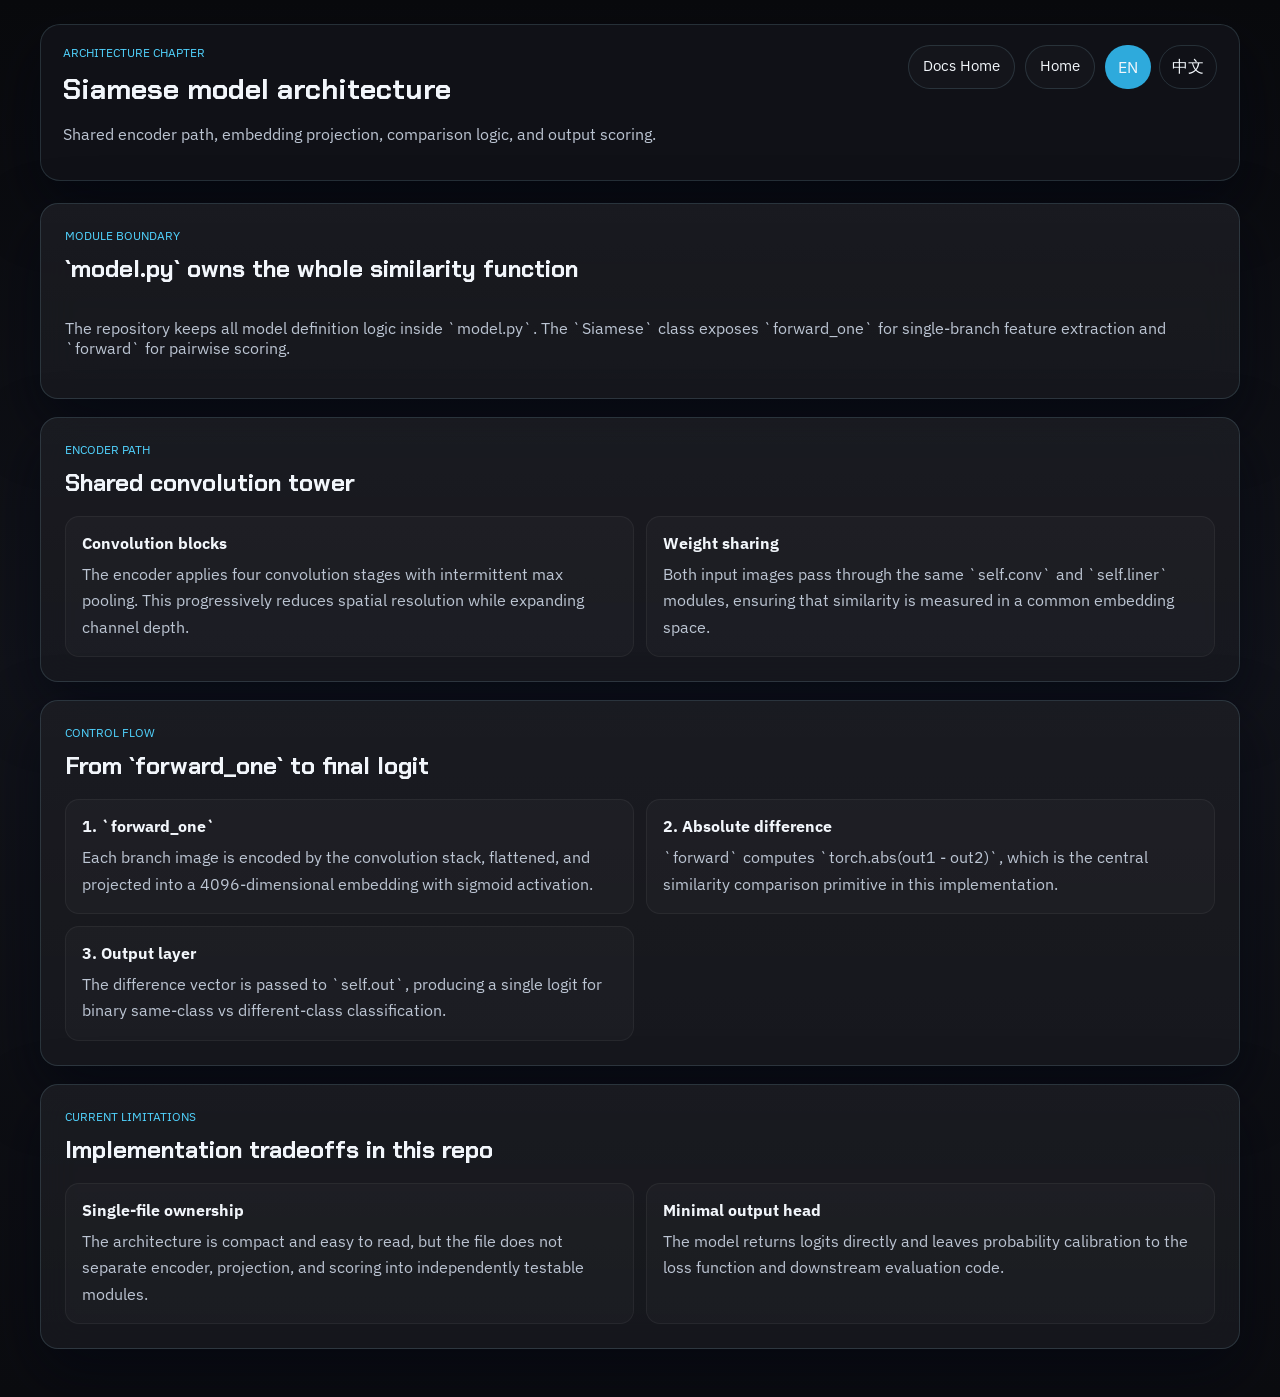
==== site/docs/architecture.html @ 5f313f57 "feat: add GitHub Pages homepage and docs" ====
<!DOCTYPE html>
<html lang="en">
  <head>
    <meta charset="UTF-8" />
    <meta name="viewport" content="width=device-width, initial-scale=1.0" />
    <title>Siamese Docs - Architecture</title>
    <meta
      name="description"
      content="Architecture chapter for the Siamese Networks for One-Shot Learning PyTorch implementation."
    />
    <link rel="preconnect" href="https://fonts.googleapis.com" />
    <link rel="preconnect" href="https://fonts.gstatic.com" crossorigin />
    <link
      href="https://fonts.googleapis.com/css2?family=Chakra+Petch:wght@500;600;700&family=IBM+Plex+Mono:wght@400;500&family=IBM+Plex+Sans:wght@400;500;600;700&display=swap"
      rel="stylesheet"
    />
    <link rel="stylesheet" href="../assets/site.css" />
    <script src="../assets/site.js" defer></script>
  </head>
  <body>
    <div class="page-shell docs-shell">
      <header class="topbar" id="top">
        <div class="brand-block">
          <p class="eyebrow" data-i18n="docsArch.eyebrow">Architecture chapter</p>
          <h1 class="brand-title" data-i18n="docsArch.title">Siamese model architecture</h1>
          <p class="brand-subtitle" data-i18n="docsArch.subtitle">
            Shared encoder path, embedding projection, comparison logic, and output scoring.
          </p>
        </div>

        <nav class="topbar-actions" aria-label="Primary">
          <a class="nav-link" href="index.html" data-i18n="docs.backDocs">Docs Home</a>
          <a class="nav-link" href="../index.html" data-i18n="docs.backHome">Home</a>
          <div class="lang-toggle" role="group" aria-label="Language selector">
            <button type="button" data-lang="en">EN</button>
            <button type="button" data-lang="zh">中文</button>
          </div>
        </nav>
      </header>

      <main class="docs-main">
        <section class="panel docs-section" id="architecture-boundary">
          <div class="section-heading">
            <p class="eyebrow" data-i18n="docsArch.boundaryEyebrow">Module boundary</p>
            <h2 data-i18n="docsArch.boundaryTitle">`model.py` owns the whole similarity function</h2>
          </div>
          <p class="section-copy" data-i18n="docsArch.boundaryBody">
            The repository keeps all model definition logic inside `model.py`. The `Siamese`
            class exposes `forward_one` for single-branch feature extraction and `forward` for
            pairwise scoring.
          </p>
        </section>

        <section class="panel docs-section" id="architecture-encoder">
          <div class="section-heading">
            <p class="eyebrow" data-i18n="docsArch.encoderEyebrow">Encoder path</p>
            <h2 data-i18n="docsArch.encoderTitle">Shared convolution tower</h2>
          </div>
          <div class="docs-detail-grid">
            <article class="note-card">
              <h3 data-i18n="docsArch.convTitle">Convolution blocks</h3>
              <p data-i18n="docsArch.convBody">
                The encoder applies four convolution stages with intermittent max pooling. This
                progressively reduces spatial resolution while expanding channel depth.
              </p>
            </article>
            <article class="note-card">
              <h3 data-i18n="docsArch.sharedTitle">Weight sharing</h3>
              <p data-i18n="docsArch.sharedBody">
                Both input images pass through the same `self.conv` and `self.liner` modules,
                ensuring that similarity is measured in a common embedding space.
              </p>
            </article>
          </div>
        </section>

        <section class="panel docs-section" id="architecture-forward">
          <div class="section-heading">
            <p class="eyebrow" data-i18n="docsArch.forwardEyebrow">Control flow</p>
            <h2 data-i18n="docsArch.forwardTitle">From `forward_one` to final logit</h2>
          </div>
          <div class="docs-flow-grid">
            <article class="note-card">
              <h3 data-i18n="docsArch.step1Title">1. `forward_one`</h3>
              <p data-i18n="docsArch.step1Body">
                Each branch image is encoded by the convolution stack, flattened, and projected
                into a 4096-dimensional embedding with sigmoid activation.
              </p>
            </article>
            <article class="note-card">
              <h3 data-i18n="docsArch.step2Title">2. Absolute difference</h3>
              <p data-i18n="docsArch.step2Body">
                `forward` computes `torch.abs(out1 - out2)`, which is the central similarity
                comparison primitive in this implementation.
              </p>
            </article>
            <article class="note-card">
              <h3 data-i18n="docsArch.step3Title">3. Output layer</h3>
              <p data-i18n="docsArch.step3Body">
                The difference vector is passed to `self.out`, producing a single logit for
                binary same-class vs different-class classification.
              </p>
            </article>
          </div>
        </section>

        <section class="panel docs-section" id="architecture-tradeoffs">
          <div class="section-heading">
            <p class="eyebrow" data-i18n="docsArch.tradeoffEyebrow">Current limitations</p>
            <h2 data-i18n="docsArch.tradeoffTitle">Implementation tradeoffs in this repo</h2>
          </div>
          <div class="docs-detail-grid">
            <article class="note-card">
              <h3 data-i18n="docsArch.limit1Title">Single-file ownership</h3>
              <p data-i18n="docsArch.limit1Body">
                The architecture is compact and easy to read, but the file does not separate
                encoder, projection, and scoring into independently testable modules.
              </p>
            </article>
            <article class="note-card">
              <h3 data-i18n="docsArch.limit2Title">Minimal output head</h3>
              <p data-i18n="docsArch.limit2Body">
                The model returns logits directly and leaves probability calibration to the
                loss function and downstream evaluation code.
              </p>
            </article>
          </div>
        </section>
      </main>
    </div>
  </body>
</html>
---- site/assets/site.css ----
:root {
  color-scheme: dark;
  --bg: #090a0d;
  --bg-elevated: rgba(18, 20, 26, 0.84);
  --bg-elevated-strong: rgba(22, 24, 31, 0.94);
  --line: rgba(171, 229, 255, 0.14);
  --line-strong: rgba(81, 212, 255, 0.28);
  --text: #f2f6fb;
  --muted: #bcc5d3;
  --accent: #51d4ff;
  --accent-strong: #2eaadc;
  --accent-warm: #ffb15e;
  --accent-mint: #77e2c1;
  --shadow: 0 24px 60px rgba(1, 6, 18, 0.55);
  --radius: 18px;
}

* {
  box-sizing: border-box;
}

html {
  scroll-behavior: smooth;
}

body {
  margin: 0;
  min-height: 100vh;
  background:
    linear-gradient(180deg, #090a0d 0%, #11131a 48%, #0b0c10 100%),
    repeating-linear-gradient(
      90deg,
      rgba(81, 212, 255, 0.04) 0,
      rgba(81, 212, 255, 0.04) 1px,
      transparent 1px,
      transparent 84px
    ),
    repeating-linear-gradient(
      180deg,
      rgba(255, 255, 255, 0.025) 0,
      rgba(255, 255, 255, 0.025) 1px,
      transparent 1px,
      transparent 84px
    );
  color: var(--text);
  font-family: "IBM Plex Sans", sans-serif;
}

a {
  color: inherit;
  text-decoration: none;
}

img {
  display: block;
  max-width: 100%;
}

.page-shell {
  width: min(1200px, calc(100vw - 32px));
  margin: 0 auto;
  padding: 24px 0 48px;
}

.topbar,
.panel {
  backdrop-filter: blur(18px);
  background: var(--bg-elevated);
  border: 1px solid var(--line);
  box-shadow: var(--shadow);
}

.topbar {
  display: flex;
  justify-content: space-between;
  align-items: flex-start;
  gap: 20px;
  padding: 20px 22px;
  border-radius: 20px;
}

.brand-title,
.hero h2,
.section-heading h2,
.footer h2 {
  margin: 0;
  font-family: "Chakra Petch", sans-serif;
  letter-spacing: 0;
}

.brand-title {
  font-size: 1.8rem;
}

.brand-subtitle,
.section-copy,
.panel-note {
  color: var(--muted);
}

.eyebrow,
.panel-label {
  margin: 0 0 10px;
  color: var(--accent);
  font-size: 0.74rem;
  letter-spacing: 0;
  text-transform: uppercase;
}

.topbar-actions {
  display: flex;
  flex-wrap: wrap;
  justify-content: flex-end;
  align-items: center;
  gap: 10px;
}

.repo-link,
.nav-link,
.lang-toggle button,
.primary-cta,
.secondary-cta {
  border-radius: 999px;
  font-size: 0.92rem;
  transition: transform 160ms ease, border-color 160ms ease, background 160ms ease;
}

.repo-link {
  padding: 10px 14px;
  border: 1px solid var(--line-strong);
  background: rgba(255, 255, 255, 0.03);
}

.nav-link {
  padding: 10px 14px;
  border: 1px solid var(--line);
  background: rgba(255, 255, 255, 0.02);
}

.lang-toggle {
  display: inline-flex;
  gap: 8px;
}

.lang-toggle button {
  padding: 10px 12px;
  border: 1px solid var(--line);
  background: transparent;
  color: var(--text);
  font: inherit;
  cursor: pointer;
}

.lang-toggle button.is-active {
  background: var(--accent-strong);
  border-color: transparent;
}

.hero {
  padding: 22px 0 0;
}

.hero-grid,
.section-grid {
  display: grid;
  gap: 18px;
}

.hero-grid {
  grid-template-columns: minmax(0, 1.15fr) minmax(320px, 0.85fr);
}

.hero-copy {
  min-height: 420px;
}

.panel {
  border-radius: var(--radius);
  padding: 24px;
  background:
    linear-gradient(180deg, rgba(255, 255, 255, 0.04), rgba(255, 255, 255, 0.02)),
    var(--bg-elevated);
}

.hero-copy h2 {
  max-width: 11ch;
  font-size: 4.5rem;
  line-height: 0.96;
}

.hero-text {
  max-width: 38rem;
  margin: 16px 0 0;
  color: var(--muted);
  font-size: 1.02rem;
  line-height: 1.7;
}

.cta-row {
  display: flex;
  flex-wrap: wrap;
  gap: 12px;
  margin-top: 22px;
}

.primary-cta,
.secondary-cta {
  display: inline-flex;
  align-items: center;
  justify-content: center;
  min-height: 44px;
  padding: 0 16px;
  border: 1px solid var(--line-strong);
}

.primary-cta {
  background: linear-gradient(135deg, var(--accent), var(--accent-strong));
  color: #ffffff;
}

.secondary-cta {
  background: rgba(255, 255, 255, 0.03);
}

.hero-panels {
  display: grid;
  gap: 18px;
}

.docs-main {
  display: grid;
  gap: 18px;
  margin-top: 22px;
}

.docs-hero,
.docs-section {
  display: grid;
  gap: 18px;
}

.docs-callout-grid,
.docs-flow-grid,
.docs-detail-grid,
.docs-repo-grid {
  display: grid;
  gap: 12px;
}

.docs-callout-grid,
.docs-flow-grid,
.docs-detail-grid,
.docs-repo-grid {
  grid-template-columns: repeat(2, minmax(0, 1fr));
}

.docs-command-grid {
  display: grid;
  grid-template-columns: minmax(0, 1.15fr) minmax(280px, 0.85fr);
  gap: 18px;
  align-items: start;
}

.docs-shell .topbar-actions {
  align-items: stretch;
}

.docs-bullet-list {
  display: grid;
  gap: 12px;
}

.docs-repo-grid h3,
.docs-callout-grid h3,
.docs-flow-grid h3,
.docs-detail-grid h3,
.docs-bullet-list h3,
.note-grid h3 {
  margin: 0 0 8px;
  font-size: 1rem;
}

.docs-repo-grid p,
.docs-callout-grid p,
.docs-flow-grid p,
.docs-detail-grid p,
.docs-bullet-list p,
.note-grid p {
  margin: 0;
  color: var(--muted);
  line-height: 1.65;
}

.stats-grid,
.note-grid,
.footer-links {
  display: grid;
  gap: 12px;
}

.stats-grid {
  grid-template-columns: repeat(2, minmax(0, 1fr));
}

.stat-card,
.note-card {
  border-radius: 14px;
  padding: 16px;
  background: rgba(255, 255, 255, 0.025);
  border: 1px solid rgba(255, 255, 255, 0.05);
}

.stat-value {
  display: block;
  font-family: "Chakra Petch", sans-serif;
  font-size: 1.6rem;
}

.stat-label {
  display: block;
  margin-top: 6px;
  color: var(--muted);
}

.architecture-visual {
  display: grid;
  grid-template-columns: 1fr auto 1fr;
  align-items: center;
  gap: 12px;
  margin-top: 14px;
}

.branch {
  display: grid;
  gap: 10px;
}

.branch span,
.merge-node {
  min-height: 48px;
  display: grid;
  place-items: center;
  border-radius: 12px;
  border: 1px solid var(--line);
  background: rgba(255, 255, 255, 0.03);
  font-family: "IBM Plex Mono", monospace;
  font-size: 0.82rem;
}

.merge-node {
  padding: 0 14px;
  color: var(--accent-warm);
}

.section-grid {
  grid-template-columns: repeat(2, minmax(0, 1fr));
  margin-top: 18px;
}

.code-block {
  overflow-x: auto;
  margin: 18px 0 0;
  padding: 18px;
  border-radius: 16px;
  border: 1px solid rgba(81, 212, 255, 0.14);
  background: rgba(8, 10, 14, 0.92);
  color: #d9f4ff;
  font-family: "IBM Plex Mono", monospace;
  font-size: 0.84rem;
  line-height: 1.6;
}

.note-grid {
  grid-template-columns: repeat(2, minmax(0, 1fr));
  margin-top: 18px;
}

.curve-panel {
  margin-top: 18px;
}

.curve-figure {
  margin: 18px 0 0;
  border-radius: 16px;
  overflow: hidden;
  border: 1px solid var(--line);
  background: rgba(255, 255, 255, 0.03);
}

.footer {
  margin-top: 18px;
  display: grid;
  gap: 18px;
}

.footer-links {
  grid-template-columns: repeat(3, minmax(0, 1fr));
}

.footer-links a {
  min-height: 48px;
  display: inline-flex;
  align-items: center;
  justify-content: center;
  text-align: center;
  padding: 12px;
  border-radius: 12px;
  border: 1px solid var(--line);
  background: rgba(255, 255, 255, 0.03);
}

.repo-link:hover,
.nav-link:hover,
.lang-toggle button:hover,
.primary-cta:hover,
.secondary-cta:hover,
.footer-links a:hover {
  transform: translateY(-1px);
}

@media (max-width: 1100px) {
  .hero-grid,
  .section-grid {
    grid-template-columns: 1fr;
  }

  .hero-copy h2 {
    font-size: 3.6rem;
  }

  .docs-command-grid,
  .docs-callout-grid,
  .docs-flow-grid,
  .docs-detail-grid,
  .docs-repo-grid {
    grid-template-columns: 1fr;
  }

  .footer-links {
    grid-template-columns: repeat(2, minmax(0, 1fr));
  }
}

@media (max-width: 720px) {
  .page-shell {
    width: min(100vw - 20px, 100%);
    padding-top: 12px;
  }

  .topbar,
  .panel {
    padding: 18px;
  }

  .topbar {
    align-items: stretch;
  }

  .brand-title {
    font-size: 1.5rem;
  }

  .topbar-actions {
    justify-content: flex-start;
  }

  .hero-copy h2 {
    font-size: 2.4rem;
  }

  .nav-link,
  .repo-link,
  .primary-cta,
  .secondary-cta {
    width: 100%;
  }

  .stats-grid,
  .docs-callout-grid,
  .docs-flow-grid,
  .docs-detail-grid,
  .docs-repo-grid,
  .note-grid,
  .footer-links {
    grid-template-columns: 1fr;
  }

  .architecture-visual {
    grid-template-columns: 1fr;
  }
}
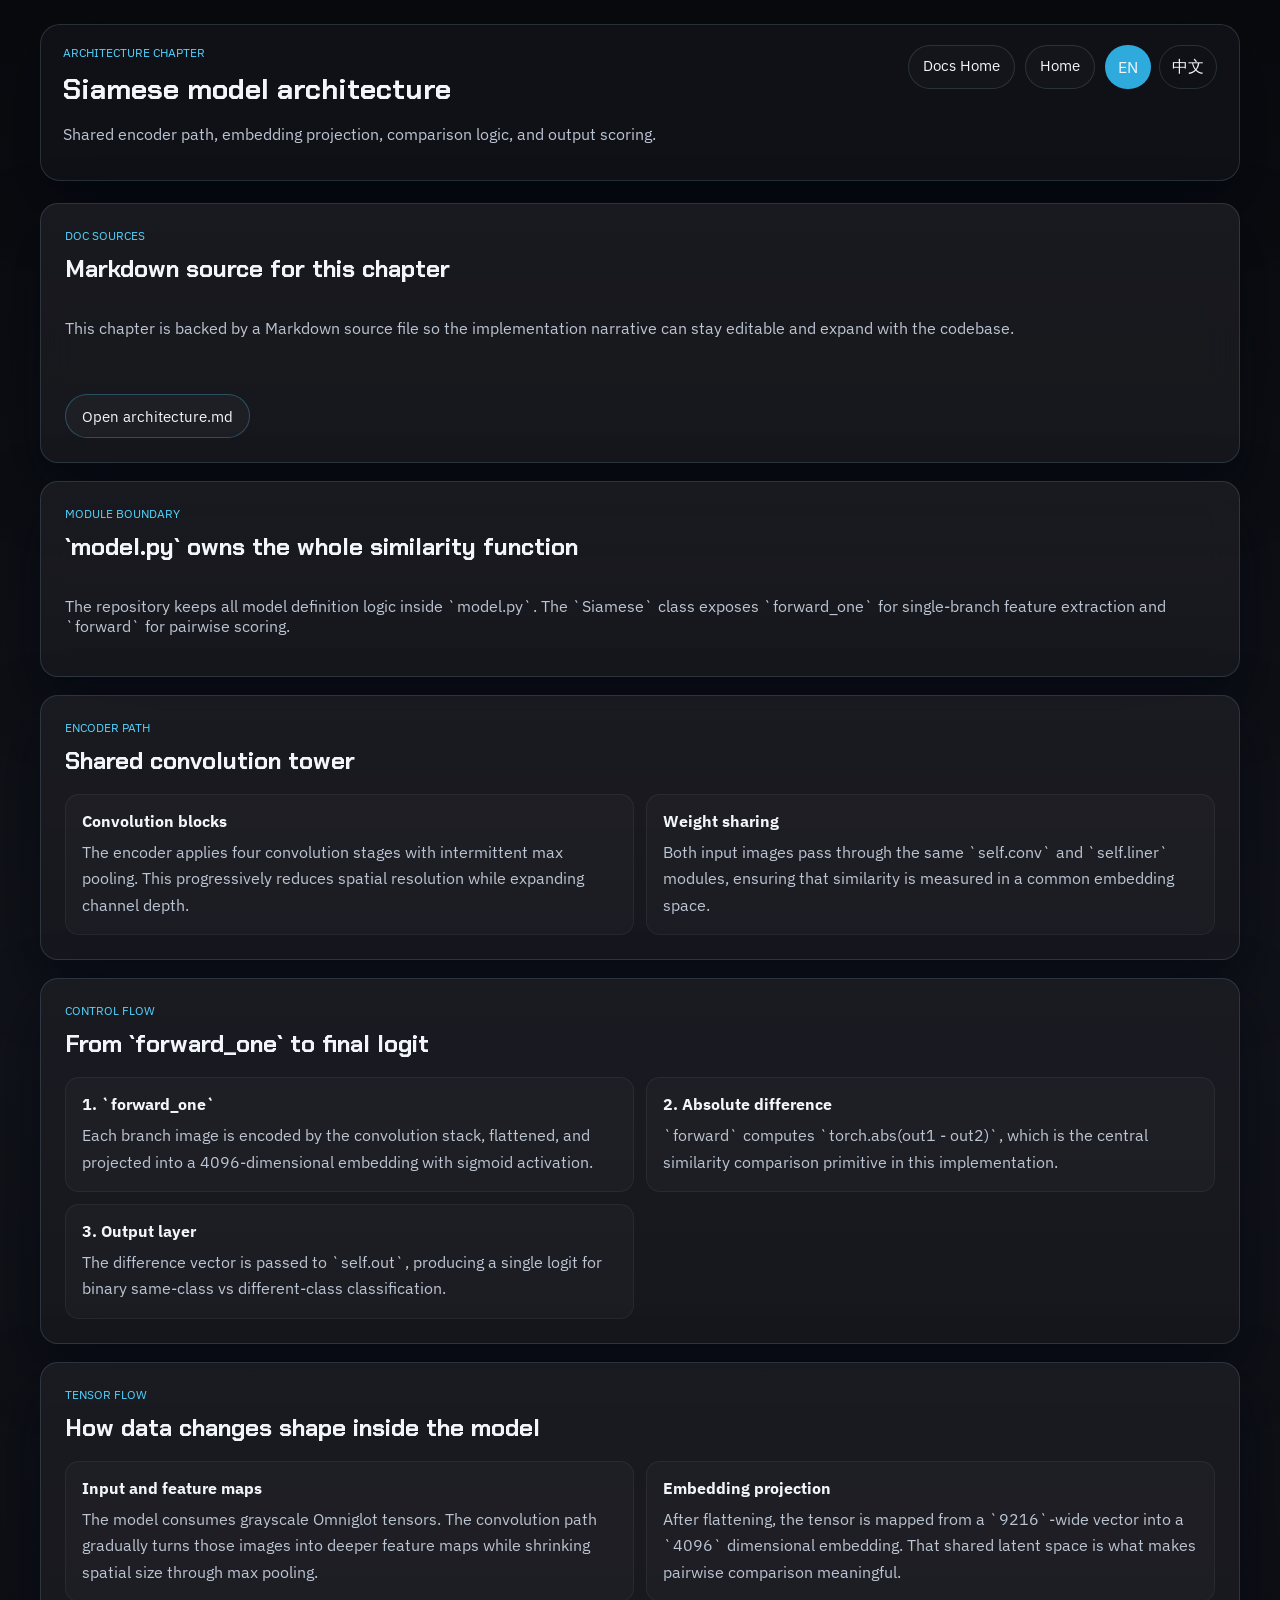
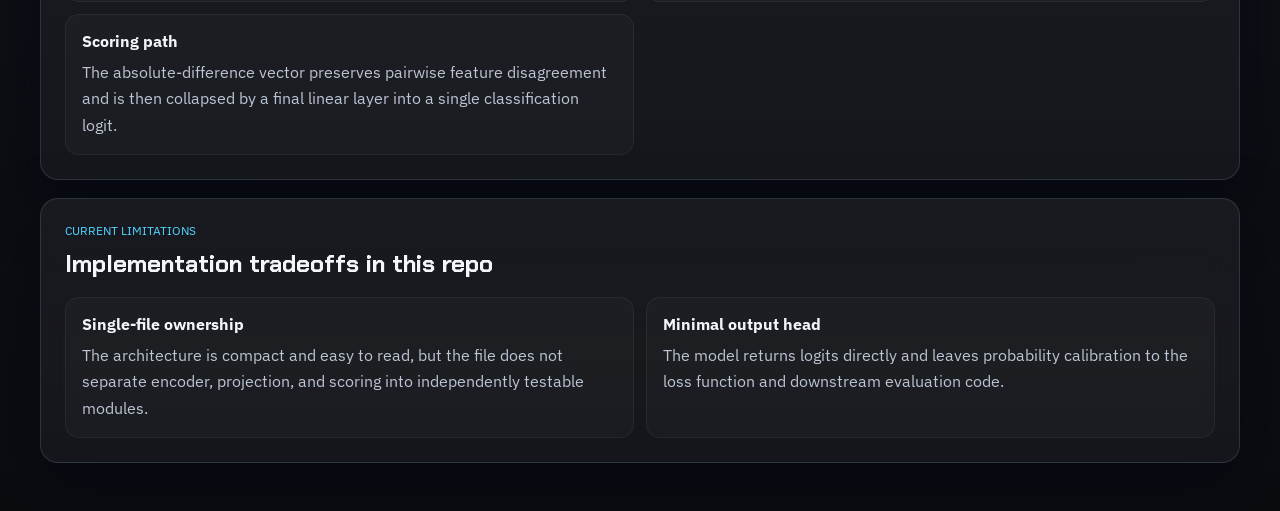
==== commit 7e59bc24: "docs: deepen chapter docs for homepage site" ====
--- a/site/docs/architecture.html
+++ b/site/docs/architecture.html
@@ -39,6 +39,22 @@
       </header>
 
       <main class="docs-main">
+        <section class="panel docs-section" id="architecture-source">
+          <div class="section-heading">
+            <p class="eyebrow" data-i18n="docs.sourceEyebrow">Doc sources</p>
+            <h2 data-i18n="docsArch.sourceTitle">Markdown source for this chapter</h2>
+          </div>
+          <p class="section-copy" data-i18n="docsArch.sourceBody">
+            This chapter is backed by a Markdown source file so the implementation narrative can
+            stay editable and expand with the codebase.
+          </p>
+          <div class="cta-row">
+            <a class="secondary-cta" href="content/architecture.md" data-i18n="docsArch.sourceLink">
+              Open architecture.md
+            </a>
+          </div>
+        </section>
+
         <section class="panel docs-section" id="architecture-boundary">
           <div class="section-heading">
             <p class="eyebrow" data-i18n="docsArch.boundaryEyebrow">Module boundary</p>
@@ -104,6 +120,38 @@
           </div>
         </section>
 
+        <section class="panel docs-section" id="architecture-tensor-flow">
+          <div class="section-heading">
+            <p class="eyebrow" data-i18n="docsArch.tensorEyebrow">Tensor flow</p>
+            <h2 data-i18n="docsArch.tensorTitle">How data changes shape inside the model</h2>
+          </div>
+          <div class="docs-detail-grid">
+            <article class="note-card">
+              <h3 data-i18n="docsArch.tensorInputTitle">Input and feature maps</h3>
+              <p data-i18n="docsArch.tensorInputBody">
+                The model consumes grayscale Omniglot tensors. The convolution path gradually
+                turns those images into deeper feature maps while shrinking spatial size through
+                max pooling.
+              </p>
+            </article>
+            <article class="note-card">
+              <h3 data-i18n="docsArch.tensorEmbedTitle">Embedding projection</h3>
+              <p data-i18n="docsArch.tensorEmbedBody">
+                After flattening, the tensor is mapped from a `9216`-wide vector into a `4096`
+                dimensional embedding. That shared latent space is what makes pairwise
+                comparison meaningful.
+              </p>
+            </article>
+            <article class="note-card">
+              <h3 data-i18n="docsArch.tensorScoreTitle">Scoring path</h3>
+              <p data-i18n="docsArch.tensorScoreBody">
+                The absolute-difference vector preserves pairwise feature disagreement and is
+                then collapsed by a final linear layer into a single classification logit.
+              </p>
+            </article>
+          </div>
+        </section>
+
         <section class="panel docs-section" id="architecture-tradeoffs">
           <div class="section-heading">
             <p class="eyebrow" data-i18n="docsArch.tradeoffEyebrow">Current limitations</p>
